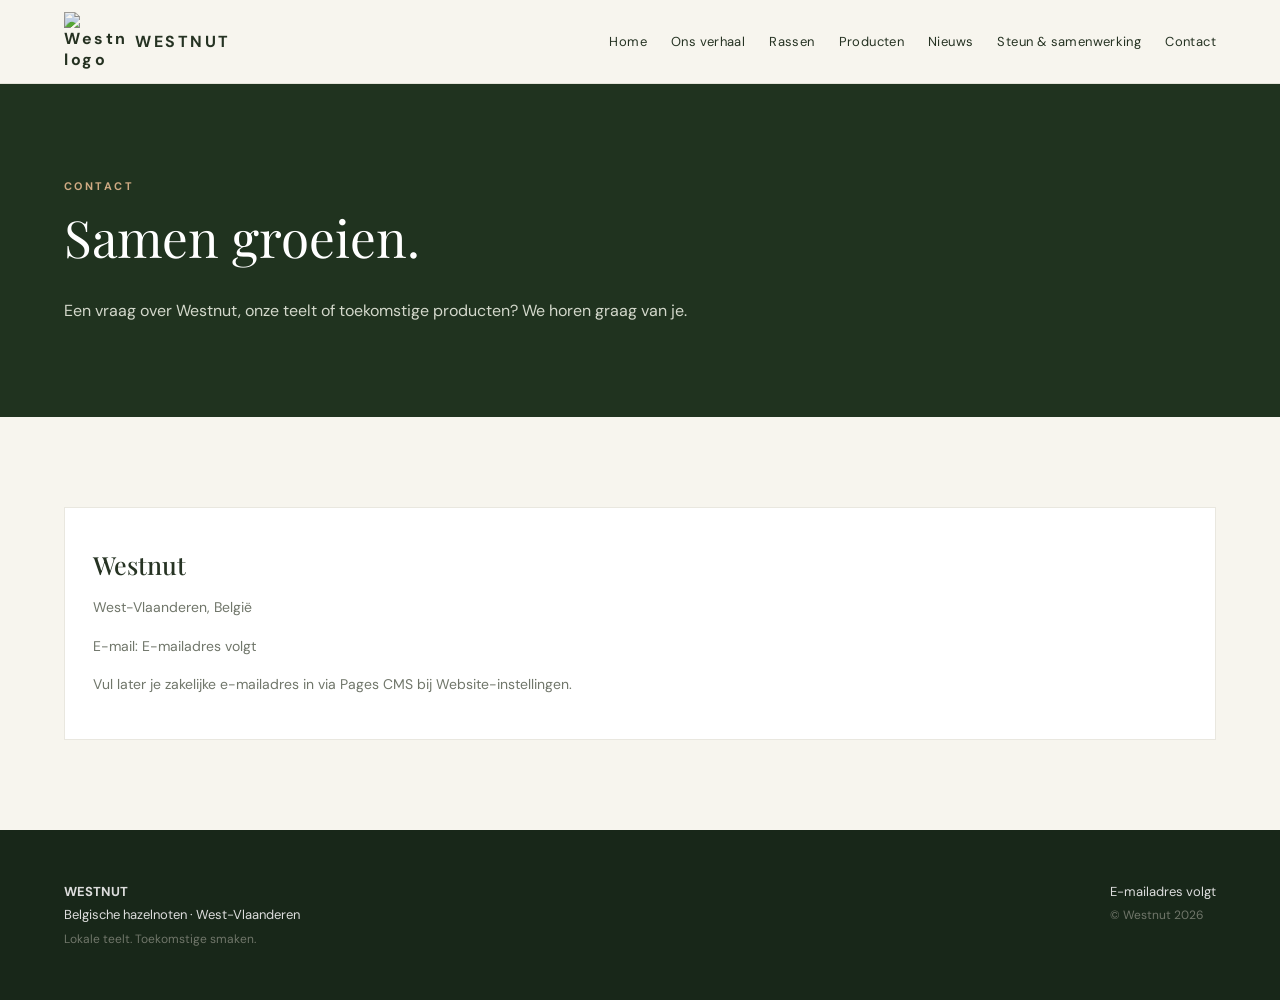
==== contact.html @ 368e9ec4 "Add files via upload" ====
<!doctype html><html lang="nl"><head><meta charset="utf-8"><meta name="viewport" content="width=device-width, initial-scale=1"><title>Contact | Westnut</title><meta name="description" content="Contact opnemen met Westnut."><link rel="stylesheet" href="style.css"><link rel="icon" href="images/logo.jpg"></head><body><header class="top"><nav class="container nav"><a class="brand" href="index.html"><img src="images/logo.jpg" alt="Westnut logo"> WESTNUT</a><div class="links"><a href="index.html">Home</a><a href="over-ons.html">Ons verhaal</a><a href="rassen.html">Rassen</a><a href="producten.html">Producten</a><a href="nieuws.html">Nieuws</a><a href="samenwerking.html">Steun & samenwerking</a><a href="contact.html">Contact</a></div></nav></header><main><section class="pagehead"><div class="container"><div class="eyebrow">Contact</div><h1>Samen groeien.</h1><p>Een vraag over Westnut, onze teelt of toekomstige producten? We horen graag van je.</p></div></section><section class="section"><div class="container"><div class="tile"><h3>Westnut</h3><p>West-Vlaanderen, België</p><p>E-mail: <a data-email>E-mailadres volgt</a></p><p class="small">Vul later je zakelijke e-mailadres in via Pages CMS bij Website-instellingen.</p></div></div></section></main><footer class="foot"><div class="container"><div><strong>WESTNUT</strong><br>Belgische hazelnoten · West-Vlaanderen<br><span class="small">Lokale teelt. Toekomstige smaken.</span></div><div><a data-email>E-mailadres volgt</a><br><span class="small">© Westnut 2026</span></div></div></footer><script src="site.js" defer></script></body></html>
---- style.css ----
@import url('https://fonts.googleapis.com/css2?family=DM+Sans:wght@400;500;600;700&family=Playfair+Display:wght@400;500;600&display=swap');:root{--green:#20331f;--copper:#ae693e;--cream:#f7f5ee;--ink:#263323;--muted:#70766a}*{box-sizing:border-box}html{scroll-behavior:smooth}body{margin:0;background:var(--cream);color:var(--ink);font-family:'DM Sans',sans-serif}a{color:inherit;text-decoration:none}.container{width:min(1160px,90%);margin:auto}.top{position:sticky;top:0;background:rgba(247,245,238,.96);z-index:9;border-bottom:1px solid #e4e3d8;backdrop-filter:blur(12px)}.nav{display:flex;align-items:center;justify-content:space-between;min-height:83px;gap:20px}.brand{display:flex;align-items:center;gap:11px;font-weight:700;letter-spacing:.16em}.brand img{height:60px;width:60px;object-fit:contain;mix-blend-mode:multiply}.links{display:flex;gap:24px;flex-wrap:wrap;font-size:13px;letter-spacing:.03em}.links a:hover{color:var(--copper)}.hero{min-height:650px;position:relative;display:flex;align-items:center;color:#fff;background:#253420}.hero:before{content:'';position:absolute;inset:0;background:linear-gradient(90deg,rgba(14,29,15,.88),rgba(14,29,15,.3)),var(--hero) center/cover}.hero-inner{position:relative;padding:110px 0;max-width:780px}.eyebrow{color:#cfaa83;letter-spacing:.22em;text-transform:uppercase;font-size:11px;font-weight:700}.hero h1{font-family:'Playfair Display',serif;font-weight:400;font-size:clamp(46px,6vw,86px);line-height:1.1;margin:20px 0}.hero p{max-width:570px;line-height:1.9;color:#e6e6da}.button{display:inline-block;margin-top:20px;background:var(--copper);color:white;padding:16px 26px;font-size:12px;letter-spacing:.12em;text-transform:uppercase}.section{padding:90px 0}.section h2,.pagehead h1{font-family:'Playfair Display',serif;font-size:clamp(36px,4vw,56px);font-weight:400;margin:10px 0 25px}.section p,.intro{color:#62695d;line-height:1.9}.split{display:grid;grid-template-columns:1fr 1fr;gap:75px;align-items:center}.photo{width:100%;height:490px;object-fit:cover}.dark{background:var(--green);color:#fff}.dark p{color:#d2d6cb}.grid{display:grid;grid-template-columns:repeat(3,1fr);gap:22px}.tile{background:#fff;padding:28px;border:1px solid #e9e7df;min-height:190px}.tile h3{font-family:'Playfair Display',serif;font-size:25px;font-weight:500;margin:12px 0}.tile p{font-size:14px;line-height:1.75;color:var(--muted)}.tile .meta{font-size:11px;letter-spacing:.12em;text-transform:uppercase;color:var(--copper)}.tile img{width:100%;height:220px;object-fit:cover;margin:-28px -28px 20px;width:calc(100% + 56px)}.pagehead{background:var(--green);color:#fff;padding:95px 0 75px}.pagehead p{max-width:670px;color:#d3d8cb;line-height:1.9}.foot{padding:50px 0;background:#182719;color:#ddd;line-height:1.8;font-size:13px}.foot .container{display:flex;justify-content:space-between;gap:20px;flex-wrap:wrap}.pill{display:inline-block;padding:8px 11px;background:#f3eee4;color:#98603d;font-size:11px}.price{font-weight:700;color:var(--green);margin-top:12px}.small{font-size:12px;color:var(--muted)}.empty{padding:28px;background:white}.banner{max-height:430px;width:100%;object-fit:cover}.cta{margin-top:28px}.loading{color:var(--muted)}@media(max-width:800px){.nav{flex-direction:column;padding:12px 0}.links{justify-content:center;gap:13px}.hero{min-height:540px}.split,.grid{grid-template-columns:1fr}.section{padding:60px 0}.photo{height:320px}}
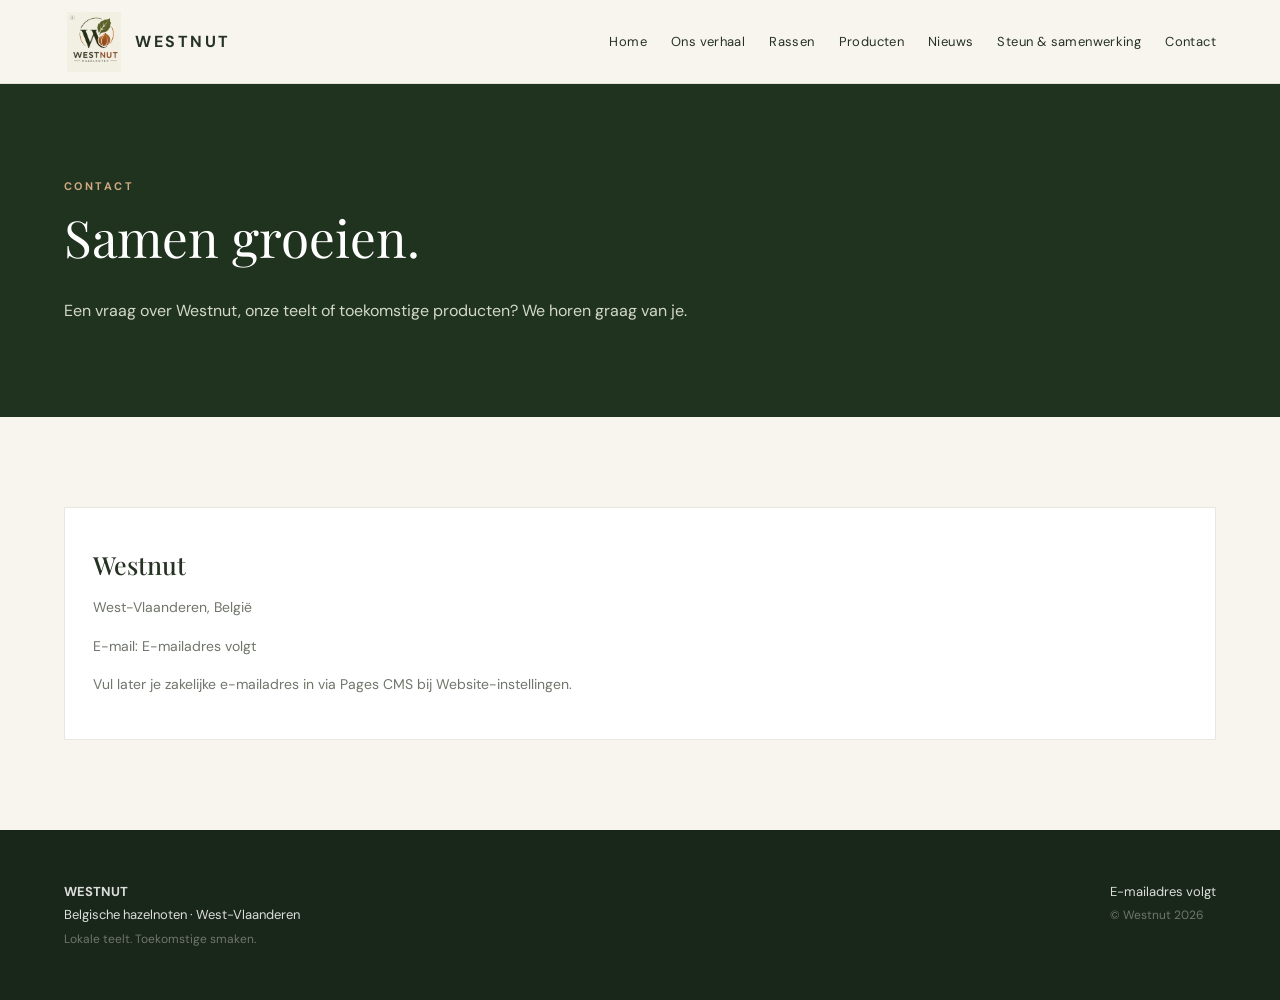
==== commit df08019a: "Update contact.html" ====
--- a/contact.html
+++ b/contact.html
@@ -1 +1 @@
-<!doctype html><html lang="nl"><head><meta charset="utf-8"><meta name="viewport" content="width=device-width, initial-scale=1"><title>Contact | Westnut</title><meta name="description" content="Contact opnemen met Westnut."><link rel="stylesheet" href="style.css"><link rel="icon" href="images/logo.jpg"></head><body><header class="top"><nav class="container nav"><a class="brand" href="index.html"><img src="images/logo.jpg" alt="Westnut logo"> WESTNUT</a><div class="links"><a href="index.html">Home</a><a href="over-ons.html">Ons verhaal</a><a href="rassen.html">Rassen</a><a href="producten.html">Producten</a><a href="nieuws.html">Nieuws</a><a href="samenwerking.html">Steun & samenwerking</a><a href="contact.html">Contact</a></div></nav></header><main><section class="pagehead"><div class="container"><div class="eyebrow">Contact</div><h1>Samen groeien.</h1><p>Een vraag over Westnut, onze teelt of toekomstige producten? We horen graag van je.</p></div></section><section class="section"><div class="container"><div class="tile"><h3>Westnut</h3><p>West-Vlaanderen, België</p><p>E-mail: <a data-email>E-mailadres volgt</a></p><p class="small">Vul later je zakelijke e-mailadres in via Pages CMS bij Website-instellingen.</p></div></div></section></main><footer class="foot"><div class="container"><div><strong>WESTNUT</strong><br>Belgische hazelnoten · West-Vlaanderen<br><span class="small">Lokale teelt. Toekomstige smaken.</span></div><div><a data-email>E-mailadres volgt</a><br><span class="small">© Westnut 2026</span></div></div></footer><script src="site.js" defer></script></body></html>+<!doctype html><html lang="nl"><head><meta charset="utf-8"><meta name="viewport" content="width=device-width, initial-scale=1"><title>Contact | Westnut</title><meta name="description" content="Contact opnemen met Westnut."><link rel="stylesheet" href="style.css"><link rel="icon" href="logo.jpg"></head><body><header class="top"><nav class="container nav"><a class="brand" href="index.html"><img src="logo.jpg" alt="Westnut logo"> WESTNUT</a><div class="links"><a href="index.html">Home</a><a href="over-ons.html">Ons verhaal</a><a href="rassen.html">Rassen</a><a href="producten.html">Producten</a><a href="nieuws.html">Nieuws</a><a href="samenwerking.html">Steun & samenwerking</a><a href="contact.html">Contact</a></div></nav></header><main><section class="pagehead"><div class="container"><div class="eyebrow">Contact</div><h1>Samen groeien.</h1><p>Een vraag over Westnut, onze teelt of toekomstige producten? We horen graag van je.</p></div></section><section class="section"><div class="container"><div class="tile"><h3>Westnut</h3><p>West-Vlaanderen, België</p><p>E-mail: <a data-email>E-mailadres volgt</a></p><p class="small">Vul later je zakelijke e-mailadres in via Pages CMS bij Website-instellingen.</p></div></div></section></main><footer class="foot"><div class="container"><div><strong>WESTNUT</strong><br>Belgische hazelnoten · West-Vlaanderen<br><span class="small">Lokale teelt. Toekomstige smaken.</span></div><div><a data-email>E-mailadres volgt</a><br><span class="small">© Westnut 2026</span></div></div></footer><script src="site.js" defer></script></body></html>
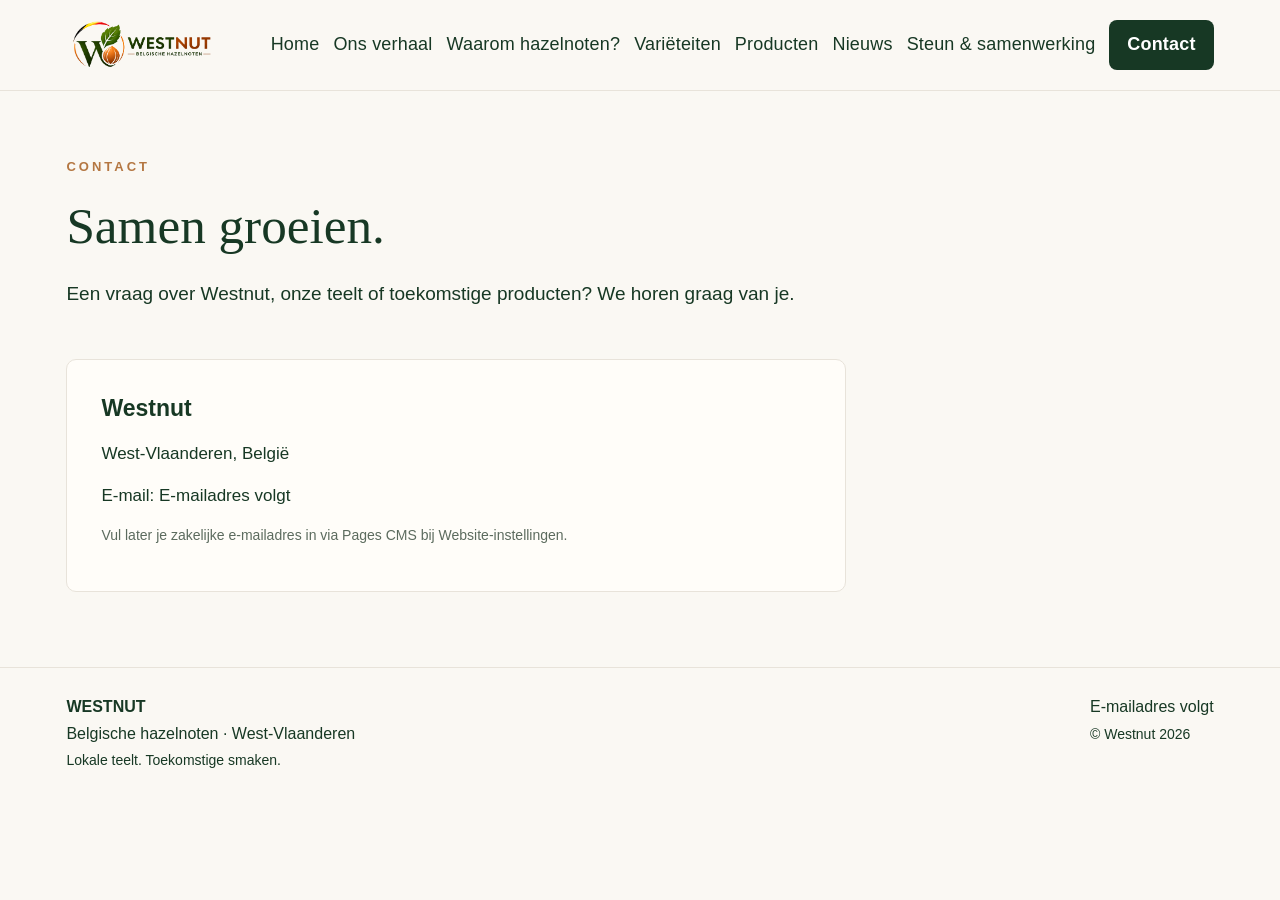
==== commit 59304e60: "Add files via upload" ====
--- a/contact.html
+++ b/contact.html
@@ -1 +1,120 @@
-<!doctype html><html lang="nl"><head><meta charset="utf-8"><meta name="viewport" content="width=device-width, initial-scale=1"><title>Contact | Westnut</title><meta name="description" content="Contact opnemen met Westnut."><link rel="stylesheet" href="style.css"><link rel="icon" href="logo.jpg"></head><body><header class="top"><nav class="container nav"><a class="brand" href="index.html"><img src="logo.jpg" alt="Westnut logo"> WESTNUT</a><div class="links"><a href="index.html">Home</a><a href="over-ons.html">Ons verhaal</a><a href="rassen.html">Rassen</a><a href="producten.html">Producten</a><a href="nieuws.html">Nieuws</a><a href="samenwerking.html">Steun & samenwerking</a><a href="contact.html">Contact</a></div></nav></header><main><section class="pagehead"><div class="container"><div class="eyebrow">Contact</div><h1>Samen groeien.</h1><p>Een vraag over Westnut, onze teelt of toekomstige producten? We horen graag van je.</p></div></section><section class="section"><div class="container"><div class="tile"><h3>Westnut</h3><p>West-Vlaanderen, België</p><p>E-mail: <a data-email>E-mailadres volgt</a></p><p class="small">Vul later je zakelijke e-mailadres in via Pages CMS bij Website-instellingen.</p></div></div></section></main><footer class="foot"><div class="container"><div><strong>WESTNUT</strong><br>Belgische hazelnoten · West-Vlaanderen<br><span class="small">Lokale teelt. Toekomstige smaken.</span></div><div><a data-email>E-mailadres volgt</a><br><span class="small">© Westnut 2026</span></div></div></footer><script src="site.js" defer></script></body></html>
+<!doctype html>
+<html lang="nl">
+<head>
+  <meta charset="utf-8">
+  <meta name="viewport" content="width=device-width, initial-scale=1">
+  <title>Contact | Westnut – Belgische hazelnoten</title>
+  <meta name="description" content="Neem contact op met Westnut, producent in ontwikkeling van lokaal geteelde Belgische hazelnoten in West-Vlaanderen.">
+  <link rel="canonical" href="https://westnut.be/contact.html">
+  <link rel="icon" type="image/png" href="westnut-logo-transparant.png">
+  <link rel="stylesheet" href="style.css">
+  <style>
+    :root { --westnut-bg:#faf8f3; --westnut-green:#173824; --westnut-orange:#c78043; --westnut-line:#e8e3da; }
+    *, *::before, *::after { box-sizing:border-box; }
+    body.contact-page { margin:0; background:var(--westnut-bg); color:var(--westnut-green); font-family:Arial,Helvetica,sans-serif; line-height:1.65; }
+    .contact-page .container { max-width:1220px; margin:0 auto; padding-left:28px; padding-right:28px; }
+    /* Zelfde bovenbalk als Steun & samenwerking */
+    .contact-page .top { position:relative; z-index:100; background:var(--westnut-bg); border-bottom:1px solid var(--westnut-line); }
+    .contact-page .top .nav { display:flex; align-items:center; justify-content:space-between; gap:20px; min-height:90px; padding-top:12px; padding-bottom:12px; }
+    .contact-page .top .brand { display:flex; align-items:center; flex-shrink:0; text-decoration:none; }
+    .contact-page .top .brand img { display:block; width:150px; height:auto; max-width:100%; object-fit:contain; border:0; background:transparent; box-shadow:none; }
+    .contact-page .top .links { display:flex; align-items:center; justify-content:flex-end; flex-wrap:wrap; gap:14px; }
+    .contact-page .top .links a { display:inline-block; font-size:18px; font-weight:500; line-height:1.4; color:var(--westnut-green); white-space:nowrap; text-decoration:none; }
+    .contact-page .top .links a:hover { color:var(--westnut-orange); }
+    .contact-page .top .links a[aria-current="page"] { background:var(--westnut-green); color:#fff; font-weight:600; padding:12px 18px; border-radius:8px; }
+    .contact-page .top .links a[aria-current="page"]:hover { color:#fff; }
+    .contact-page .menu-toggle { display:none; align-items:center; justify-content:center; flex-shrink:0; width:46px; height:46px; border:1px solid #d8dfd5; border-radius:8px; background:transparent; color:var(--westnut-green); font-size:29px; line-height:1; cursor:pointer; }
+    .contact-page .menu-toggle:focus-visible, .contact-page .top .links a:focus-visible { outline:3px solid var(--westnut-orange); outline-offset:3px; }
+    /* Contactinhoud: bestaande informatie met verzorgde opmaak */
+    .contact-page .pagehead { padding:65px 0 28px; background:transparent; }
+    .contact-page .pagehead .eyebrow { color:#b47742; font-size:13px; font-weight:700; letter-spacing:3px; text-transform:uppercase; }
+    .contact-page .pagehead h1 { font-family:Georgia,serif; font-size:clamp(36px,4vw,52px); font-weight:400; line-height:1.2; margin:18px 0 20px; }
+    .contact-page .pagehead p { max-width:790px; font-size:19px; line-height:1.8; margin:0; }
+    .contact-page .section { padding:20px 0 75px; }
+    .contact-page .tile { max-width:780px; padding:30px 34px; background:#fffdf9; border:1px solid var(--westnut-line); border-radius:10px; }
+    .contact-page .tile h3 { margin:0 0 12px; font-size:23px; }
+    .contact-page .tile p { margin:0 0 14px; font-size:17px; }
+    .contact-page .tile .small { font-size:14px; color:#5c6b5e; }
+    .contact-page .foot { border-top:1px solid var(--westnut-line); padding:26px 0; }
+    .contact-page .foot .container { display:flex; justify-content:space-between; gap:24px; flex-wrap:wrap; }
+    .contact-page .foot .small { font-size:14px; }
+    @media (max-width:1100px) {
+      .contact-page .top .nav { position:relative; }
+      .contact-page .menu-toggle { display:flex; }
+      .contact-page .top .links { display:none; position:absolute; top:100%; left:0; right:0; z-index:200; padding:20px; background:var(--westnut-bg); flex-direction:column; align-items:stretch; gap:6px; border-radius:0 0 10px 10px; box-shadow:0 10px 20px rgba(0,0,0,.12); }
+      .contact-page .top .links.open { display:flex; }
+      .contact-page .top .links a { display:block; padding:12px 14px; white-space:normal; }
+      .contact-page .top .links a[aria-current="page"] { padding:12px 14px; }
+    }
+    @media (max-width:700px) {
+      .contact-page .container { padding-left:20px; padding-right:20px; }
+      .contact-page .top .brand img { width:130px; }
+      .contact-page .pagehead { padding-top:40px; }
+      .contact-page .pagehead p { font-size:17px; }
+      .contact-page .tile { padding:24px 20px; }
+    }
+  </style>
+</head>
+<body class="contact-page">
+  <header class="top">
+    <nav class="container nav" aria-label="Hoofdnavigatie">
+      <a class="brand" href="index.html" aria-label="Westnut – naar de homepage">
+        <img src="westnut-logo-transparant.png" alt="Westnut – Belgische hazelnoten">
+      </a>
+      <button class="menu-toggle" type="button" aria-label="Menu openen" aria-expanded="false" aria-controls="nav-links">☰</button>
+      <div class="links" id="nav-links">
+        <a href="index.html">Home</a>
+        <a href="over-ons.html">Ons verhaal</a>
+        <a href="waarom-hazelnoten.html">Waarom hazelnoten?</a>
+        <a href="rassen.html">Variëteiten</a>
+        <a href="producten.html">Producten</a>
+        <a href="nieuws.html">Nieuws</a>
+        <a href="samenwerking.html">Steun &amp; samenwerking</a>
+        <a href="contact.html" aria-current="page">Contact</a>
+      </div>
+    </nav>
+  </header>
+  <main>
+    <section class="pagehead">
+      <div class="container">
+        <div class="eyebrow">Contact</div>
+        <h1>Samen groeien.</h1>
+        <p>Een vraag over Westnut, onze teelt of toekomstige producten? We horen graag van je.</p>
+      </div>
+    </section>
+    <section class="section">
+      <div class="container">
+        <div class="tile">
+          <h3>Westnut</h3>
+          <p>West-Vlaanderen, België</p>
+          <p>E-mail: <a data-email>E-mailadres volgt</a></p>
+          <p class="small">Vul later je zakelijke e-mailadres in via Pages CMS bij Website-instellingen.</p>
+        </div>
+      </div>
+    </section>
+  </main>
+  <footer class="foot">
+    <div class="container">
+      <div><strong>WESTNUT</strong><br>Belgische hazelnoten · West-Vlaanderen<br><span class="small">Lokale teelt. Toekomstige smaken.</span></div>
+      <div><a data-email>E-mailadres volgt</a><br><span class="small">© Westnut 2026</span></div>
+    </div>
+  </footer>
+  <script src="site.js" defer></script>
+  <script>
+    (function () {
+      const button = document.querySelector('.menu-toggle');
+      const links = document.getElementById('nav-links');
+      if (!button || !links) return;
+      function setOpen(open) {
+        links.classList.toggle('open', open);
+        button.setAttribute('aria-expanded', String(open));
+        button.setAttribute('aria-label', open ? 'Menu sluiten' : 'Menu openen');
+        button.textContent = open ? '✕' : '☰';
+      }
+      button.addEventListener('click', () => setOpen(!links.classList.contains('open')));
+      links.querySelectorAll('a').forEach(a => a.addEventListener('click', () => setOpen(false)));
+      window.addEventListener('resize', () => { if (window.innerWidth > 1100) setOpen(false); });
+    })();
+  </script>
+</body>
+</html>
--- a/style.css
+++ b/style.css
@@ -1 +1,121 @@
-@import url('https://fonts.googleapis.com/css2?family=DM+Sans:wght@400;500;600;700&family=Playfair+Display:wght@400;500;600&display=swap');:root{--green:#20331f;--copper:#ae693e;--cream:#f7f5ee;--ink:#263323;--muted:#70766a}*{box-sizing:border-box}html{scroll-behavior:smooth}body{margin:0;background:var(--cream);color:var(--ink);font-family:'DM Sans',sans-serif}a{color:inherit;text-decoration:none}.container{width:min(1160px,90%);margin:auto}.top{position:sticky;top:0;background:rgba(247,245,238,.96);z-index:9;border-bottom:1px solid #e4e3d8;backdrop-filter:blur(12px)}.nav{display:flex;align-items:center;justify-content:space-between;min-height:83px;gap:20px}.brand{display:flex;align-items:center;gap:11px;font-weight:700;letter-spacing:.16em}.brand img{height:60px;width:60px;object-fit:contain;mix-blend-mode:multiply}.links{display:flex;gap:24px;flex-wrap:wrap;font-size:13px;letter-spacing:.03em}.links a:hover{color:var(--copper)}.hero{min-height:650px;position:relative;display:flex;align-items:center;color:#fff;background:#253420}.hero:before{content:'';position:absolute;inset:0;background:linear-gradient(90deg,rgba(14,29,15,.88),rgba(14,29,15,.3)),var(--hero) center/cover}.hero-inner{position:relative;padding:110px 0;max-width:780px}.eyebrow{color:#cfaa83;letter-spacing:.22em;text-transform:uppercase;font-size:11px;font-weight:700}.hero h1{font-family:'Playfair Display',serif;font-weight:400;font-size:clamp(46px,6vw,86px);line-height:1.1;margin:20px 0}.hero p{max-width:570px;line-height:1.9;color:#e6e6da}.button{display:inline-block;margin-top:20px;background:var(--copper);color:white;padding:16px 26px;font-size:12px;letter-spacing:.12em;text-transform:uppercase}.section{padding:90px 0}.section h2,.pagehead h1{font-family:'Playfair Display',serif;font-size:clamp(36px,4vw,56px);font-weight:400;margin:10px 0 25px}.section p,.intro{color:#62695d;line-height:1.9}.split{display:grid;grid-template-columns:1fr 1fr;gap:75px;align-items:center}.photo{width:100%;height:490px;object-fit:cover}.dark{background:var(--green);color:#fff}.dark p{color:#d2d6cb}.grid{display:grid;grid-template-columns:repeat(3,1fr);gap:22px}.tile{background:#fff;padding:28px;border:1px solid #e9e7df;min-height:190px}.tile h3{font-family:'Playfair Display',serif;font-size:25px;font-weight:500;margin:12px 0}.tile p{font-size:14px;line-height:1.75;color:var(--muted)}.tile .meta{font-size:11px;letter-spacing:.12em;text-transform:uppercase;color:var(--copper)}.tile img{width:100%;height:220px;object-fit:cover;margin:-28px -28px 20px;width:calc(100% + 56px)}.pagehead{background:var(--green);color:#fff;padding:95px 0 75px}.pagehead p{max-width:670px;color:#d3d8cb;line-height:1.9}.foot{padding:50px 0;background:#182719;color:#ddd;line-height:1.8;font-size:13px}.foot .container{display:flex;justify-content:space-between;gap:20px;flex-wrap:wrap}.pill{display:inline-block;padding:8px 11px;background:#f3eee4;color:#98603d;font-size:11px}.price{font-weight:700;color:var(--green);margin-top:12px}.small{font-size:12px;color:var(--muted)}.empty{padding:28px;background:white}.banner{max-height:430px;width:100%;object-fit:cover}.cta{margin-top:28px}.loading{color:var(--muted)}@media(max-width:800px){.nav{flex-direction:column;padding:12px 0}.links{justify-content:center;gap:13px}.hero{min-height:540px}.split,.grid{grid-template-columns:1fr}.section{padding:60px 0}.photo{height:320px}}+
+
+@import url('https://fonts.googleapis.com/css2?family=DM+Sans:wght@400;500;600;700&family=Playfair+Display:wght@400;500;600&display=swap');
+
+/* ========================================
+   WESTNUT - VOLLEDIGE STYLESHEET
+   ======================================== */
+
+:root {
+  --green: #17351f;
+  --copper: #c8793c;
+  --cream: #f8f6f0;
+  --ink: #263b2b;
+  --muted: #70766a;
+  --tan: #e6b789;
+}
+
+* {
+  box-sizing: border-box;
+}
+
+html {
+  scroll-behavior: smooth;
+}
+
+body {
+  margin: 0;
+  background: var(--cream);
+  color: var(--ink);
+  font-family: 'DM Sans', sans-serif;
+}
+
+a {
+  color: inherit;
+  text-decoration: none;
+}
+
+.container {
+  width: min(1380px, 94%);
+  margin: auto;
+}
+
+/* ========================================
+   NAVIGATIE - ALLE PAGINA'S
+   ======================================== */
+
+.top {
+  position: sticky;
+  top: 0;
+  z-index: 9;
+  background: rgba(248,246,240,.97);
+  border-bottom: 1px solid #e4e3d8;
+  backdrop-filter: blur(12px);
+}
+
+.top .nav {
+  display: flex;
+  align-items: center;
+  justify-content: space-between;
+  min-height: 115px;
+  gap: 30px;
+  padding: 12px 0;
+}
+
+.brand {
+  display: flex;
+  align-items: center;
+  flex-shrink: 0;
+}
+
+.brand img,
+.top .brand img {
+  display: block;
+  width: 110px;
+  height: auto;
+  max-width: none;
+  max-height: none;
+  object-fit: contain;
+}
+
+.links,
+.top .links {
+  display: flex;
+  align-items: center;
+  justify-content: flex-end;
+  flex-wrap: wrap;
+  gap: 14px 24px;
+}
+
+.links a,
+.top .links a {
+  font-size: 16px;
+  font-weight: 500;
+  letter-spacing: .01em;
+  color: var(--green);
+  white-space: nowrap;
+
+/* Origineel transparant Westnut-logo */
+
+.brand {
+  display: flex;
+  align-items: center;
+  text-decoration: none;
+}
+
+.brand .westnut-logo {
+  width: 190px;
+  height: auto;
+  max-width: 100%;
+  display: block;
+  object-fit: contain;
+  background: transparent;
+  border: none;
+  box-shadow: none;
+}
+
+@media (max-width: 600px) {
+  .brand .westnut-logo {
+    width: 145px;
+  }
+}
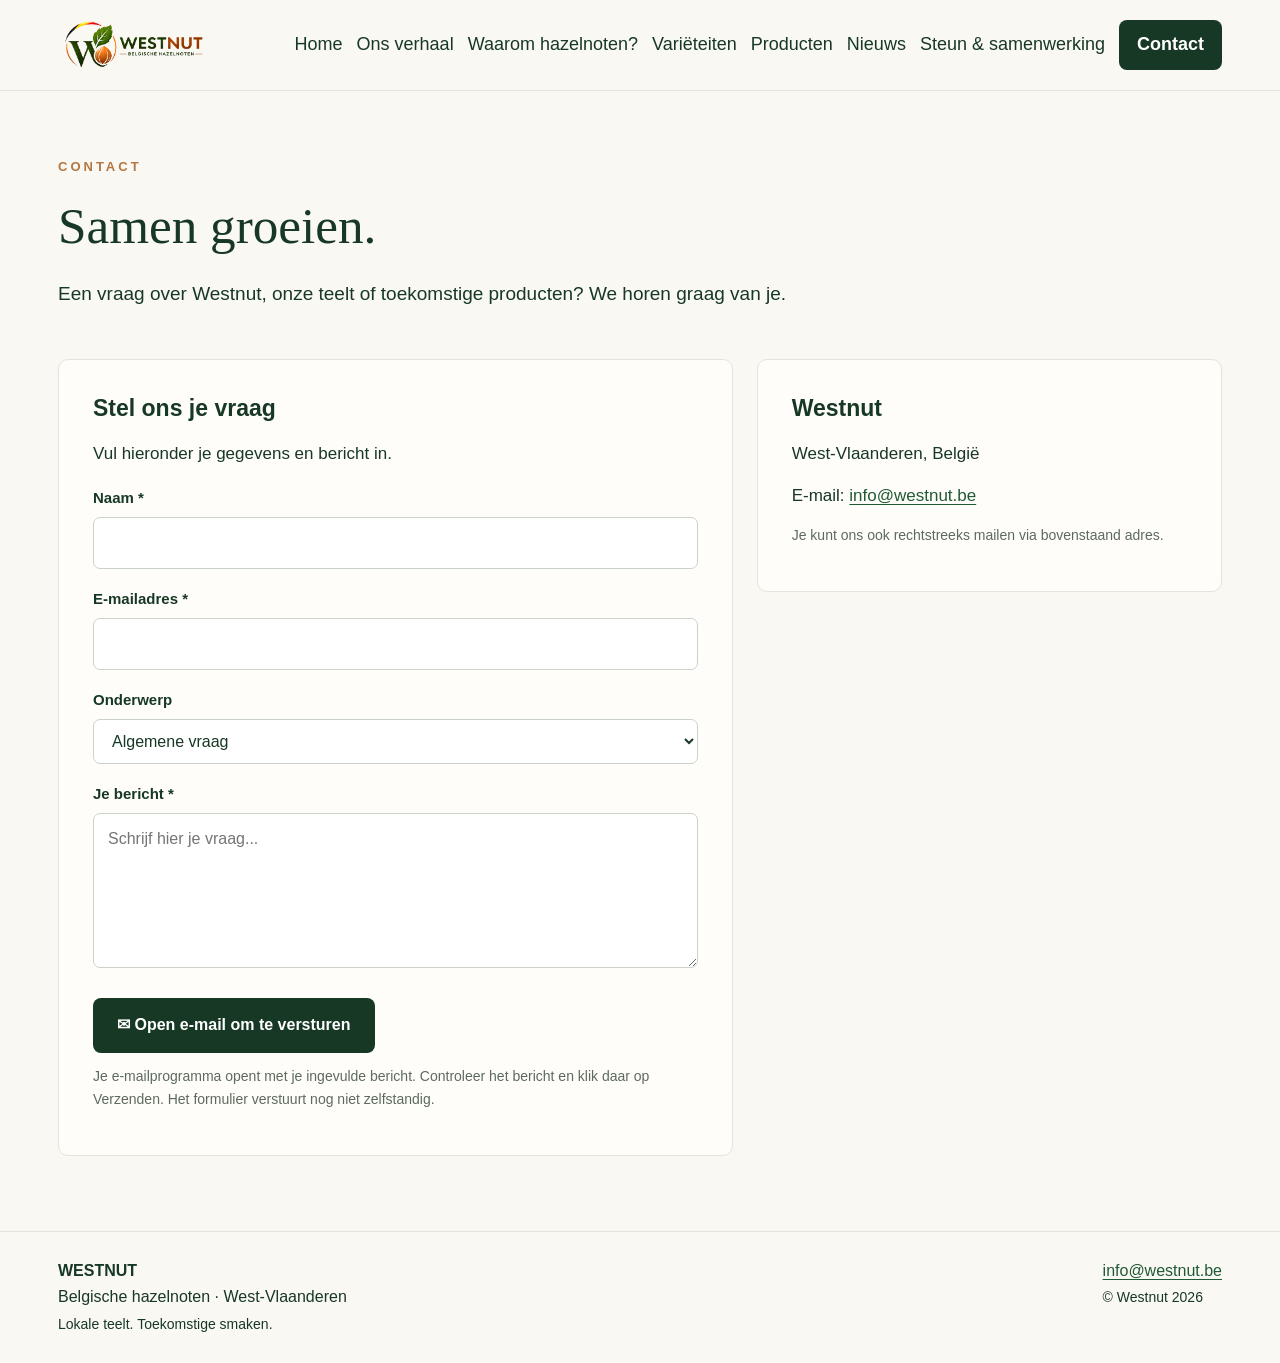
==== commit 83747e93: "Add files via upload" ====
--- a/contact.html
+++ b/contact.html
@@ -4,7 +4,7 @@
   <meta charset="utf-8">
   <meta name="viewport" content="width=device-width, initial-scale=1">
   <title>Contact | Westnut – Belgische hazelnoten</title>
-  <meta name="description" content="Neem contact op met Westnut, producent in ontwikkeling van lokaal geteelde Belgische hazelnoten in West-Vlaanderen.">
+  <meta name="description" content="Neem contact op met Westnut over lokaal geteelde Belgische hazelnoten, teelt, variëteiten, producten en samenwerking.">
   <link rel="canonical" href="https://westnut.be/contact.html">
   <link rel="icon" type="image/png" href="westnut-logo-transparant.png">
   <link rel="stylesheet" href="style.css">
@@ -13,7 +13,6 @@
     *, *::before, *::after { box-sizing:border-box; }
     body.contact-page { margin:0; background:var(--westnut-bg); color:var(--westnut-green); font-family:Arial,Helvetica,sans-serif; line-height:1.65; }
     .contact-page .container { max-width:1220px; margin:0 auto; padding-left:28px; padding-right:28px; }
-    /* Zelfde bovenbalk als Steun & samenwerking */
     .contact-page .top { position:relative; z-index:100; background:var(--westnut-bg); border-bottom:1px solid var(--westnut-line); }
     .contact-page .top .nav { display:flex; align-items:center; justify-content:space-between; gap:20px; min-height:90px; padding-top:12px; padding-bottom:12px; }
     .contact-page .top .brand { display:flex; align-items:center; flex-shrink:0; text-decoration:none; }
@@ -25,16 +24,25 @@
     .contact-page .top .links a[aria-current="page"]:hover { color:#fff; }
     .contact-page .menu-toggle { display:none; align-items:center; justify-content:center; flex-shrink:0; width:46px; height:46px; border:1px solid #d8dfd5; border-radius:8px; background:transparent; color:var(--westnut-green); font-size:29px; line-height:1; cursor:pointer; }
     .contact-page .menu-toggle:focus-visible, .contact-page .top .links a:focus-visible { outline:3px solid var(--westnut-orange); outline-offset:3px; }
-    /* Contactinhoud: bestaande informatie met verzorgde opmaak */
     .contact-page .pagehead { padding:65px 0 28px; background:transparent; }
     .contact-page .pagehead .eyebrow { color:#b47742; font-size:13px; font-weight:700; letter-spacing:3px; text-transform:uppercase; }
     .contact-page .pagehead h1 { font-family:Georgia,serif; font-size:clamp(36px,4vw,52px); font-weight:400; line-height:1.2; margin:18px 0 20px; }
     .contact-page .pagehead p { max-width:790px; font-size:19px; line-height:1.8; margin:0; }
     .contact-page .section { padding:20px 0 75px; }
-    .contact-page .tile { max-width:780px; padding:30px 34px; background:#fffdf9; border:1px solid var(--westnut-line); border-radius:10px; }
-    .contact-page .tile h3 { margin:0 0 12px; font-size:23px; }
+    .contact-page .contact-grid { display:grid; grid-template-columns:minmax(0,1.45fr) minmax(280px,1fr); gap:24px; align-items:start; }
+    .contact-page .tile { padding:30px 34px; background:#fffdf9; border:1px solid var(--westnut-line); border-radius:10px; }
+    .contact-page .tile h2 { margin:0 0 12px; font-size:23px; }
     .contact-page .tile p { margin:0 0 14px; font-size:17px; }
     .contact-page .tile .small { font-size:14px; color:#5c6b5e; }
+    .contact-page .email-link { color:#205a34; text-decoration:underline; text-underline-offset:3px; overflow-wrap:anywhere; }
+    .contact-page .field { margin-top:18px; }
+    .contact-page .field label { display:block; font-size:15px; font-weight:600; margin-bottom:6px; }
+    .contact-page .field input, .contact-page .field select, .contact-page .field textarea { width:100%; padding:12px 14px; border:1px solid #cbd3c9; border-radius:7px; background:white; color:var(--westnut-green); font:inherit; font-size:16px; }
+    .contact-page .field textarea { min-height:155px; resize:vertical; }
+    .contact-page .field input:focus-visible, .contact-page .field select:focus-visible, .contact-page .field textarea:focus-visible, .contact-page .send-button:focus-visible { outline:3px solid var(--westnut-orange); outline-offset:2px; }
+    .contact-page .send-button { margin-top:22px; border:0; border-radius:8px; background:var(--westnut-green); color:#fff; padding:14px 24px; font:inherit; font-size:16px; font-weight:600; cursor:pointer; }
+    .contact-page .send-button:hover { background:#28553a; }
+    .contact-page .form-note { margin-top:12px !important; font-size:14px !important; color:#5c6b5e; }
     .contact-page .foot { border-top:1px solid var(--westnut-line); padding:26px 0; }
     .contact-page .foot .container { display:flex; justify-content:space-between; gap:24px; flex-wrap:wrap; }
     .contact-page .foot .small { font-size:14px; }
@@ -46,6 +54,7 @@
       .contact-page .top .links a { display:block; padding:12px 14px; white-space:normal; }
       .contact-page .top .links a[aria-current="page"] { padding:12px 14px; }
     }
+    @media (max-width:800px) { .contact-page .contact-grid { grid-template-columns:1fr; } }
     @media (max-width:700px) {
       .contact-page .container { padding-left:20px; padding-right:20px; }
       .contact-page .top .brand img { width:130px; }
@@ -83,12 +92,24 @@
       </div>
     </section>
     <section class="section">
-      <div class="container">
+      <div class="container contact-grid">
         <div class="tile">
-          <h3>Westnut</h3>
+          <h2>Stel ons je vraag</h2>
+          <p>Vul hieronder je gegevens en bericht in.</p>
+          <form id="contact-form">
+            <div class="field"><label for="contact-name">Naam *</label><input id="contact-name" name="name" type="text" autocomplete="name" required maxlength="120"></div>
+            <div class="field"><label for="contact-email">E-mailadres *</label><input id="contact-email" name="email" type="email" autocomplete="email" required maxlength="254"></div>
+            <div class="field"><label for="contact-subject">Onderwerp</label><select id="contact-subject" name="subject"><option>Algemene vraag</option><option>Hazelnootteelt en variëteiten</option><option>Producten</option><option>Steun en samenwerking</option><option>Andere vraag</option></select></div>
+            <div class="field"><label for="contact-message">Je bericht *</label><textarea id="contact-message" name="message" required maxlength="5000" placeholder="Schrijf hier je vraag..."></textarea></div>
+            <button class="send-button" type="submit">✉ Open e-mail om te versturen</button>
+            <p class="form-note">Je e-mailprogramma opent met je ingevulde bericht. Controleer het bericht en klik daar op Verzenden. Het formulier verstuurt nog niet zelfstandig.</p>
+          </form>
+        </div>
+        <div class="tile">
+          <h2>Westnut</h2>
           <p>West-Vlaanderen, België</p>
-          <p>E-mail: <a data-email>E-mailadres volgt</a></p>
-          <p class="small">Vul later je zakelijke e-mailadres in via Pages CMS bij Website-instellingen.</p>
+          <p>E-mail: <a class="email-link" href="mailto:info@westnut.be">info@westnut.be</a></p>
+          <p class="small">Je kunt ons ook rechtstreeks mailen via bovenstaand adres.</p>
         </div>
       </div>
     </section>
@@ -96,7 +117,7 @@
   <footer class="foot">
     <div class="container">
       <div><strong>WESTNUT</strong><br>Belgische hazelnoten · West-Vlaanderen<br><span class="small">Lokale teelt. Toekomstige smaken.</span></div>
-      <div><a data-email>E-mailadres volgt</a><br><span class="small">© Westnut 2026</span></div>
+      <div><a class="email-link" href="mailto:info@westnut.be">info@westnut.be</a><br><span class="small">© Westnut 2026</span></div>
     </div>
   </footer>
   <script src="site.js" defer></script>
@@ -104,16 +125,29 @@
     (function () {
       const button = document.querySelector('.menu-toggle');
       const links = document.getElementById('nav-links');
-      if (!button || !links) return;
-      function setOpen(open) {
-        links.classList.toggle('open', open);
-        button.setAttribute('aria-expanded', String(open));
-        button.setAttribute('aria-label', open ? 'Menu sluiten' : 'Menu openen');
-        button.textContent = open ? '✕' : '☰';
+      if (button && links) {
+        function setOpen(open) {
+          links.classList.toggle('open', open);
+          button.setAttribute('aria-expanded', String(open));
+          button.setAttribute('aria-label', open ? 'Menu sluiten' : 'Menu openen');
+          button.textContent = open ? '✕' : '☰';
+        }
+        button.addEventListener('click', () => setOpen(!links.classList.contains('open')));
+        links.querySelectorAll('a').forEach(a => a.addEventListener('click', () => setOpen(false)));
+        window.addEventListener('resize', () => { if (window.innerWidth > 1100) setOpen(false); });
       }
-      button.addEventListener('click', () => setOpen(!links.classList.contains('open')));
-      links.querySelectorAll('a').forEach(a => a.addEventListener('click', () => setOpen(false)));
-      window.addEventListener('resize', () => { if (window.innerWidth > 1100) setOpen(false); });
+      const form = document.getElementById('contact-form');
+      form.addEventListener('submit', function (event) {
+        event.preventDefault();
+        if (!form.reportValidity()) return;
+        const name = document.getElementById('contact-name').value.trim();
+        const email = document.getElementById('contact-email').value.trim();
+        const subject = document.getElementById('contact-subject').value;
+        const message = document.getElementById('contact-message').value.trim();
+        if (!name || !email || !message) return;
+        const body = 'Naam: ' + name + '\nE-mailadres: ' + email + '\n\nBericht:\n' + message;
+        window.location.href = 'mailto:info@westnut.be?subject=' + encodeURIComponent('Westnut – ' + subject) + '&body=' + encodeURIComponent(body);
+      });
     })();
   </script>
 </body>
--- a/style.css
+++ b/style.css
@@ -1,121 +1,50 @@
-
-
-@import url('https://fonts.googleapis.com/css2?family=DM+Sans:wght@400;500;600;700&family=Playfair+Display:wght@400;500;600&display=swap');
-
-/* ========================================
-   WESTNUT - VOLLEDIGE STYLESHEET
-   ======================================== */
-
-:root {
-  --green: #17351f;
-  --copper: #c8793c;
-  --cream: #f8f6f0;
-  --ink: #263b2b;
-  --muted: #70766a;
-  --tan: #e6b789;
+/* WESTNUT — uniforme navigatie op alle pagina's.
+   Plaats dit ONDERAAN style.css én verwijder/overschrijf conflicterende
+   pagina-specifieke navigatieregels die later in de cascade komen. */
+:root { --westnut-nav-bg:#f0eee5; --westnut-nav-green:#173824; }
+.top, .header, .westnut-header,
+.rassen-page .top { position:relative; z-index:100; background:var(--westnut-nav-bg); border-bottom:1px solid #deded3; backdrop-filter:none; }
+.top .nav, .header .nav, .westnut-nav, .rassen-page .top .nav {
+  width:100%; max-width:1400px; margin:0 auto; padding:12px 28px;
+  display:flex; align-items:center; justify-content:space-between;
+  gap:25px; flex-wrap:nowrap; min-height:0;
 }
-
-* {
-  box-sizing: border-box;
+.brand, .westnut-brand, .rassen-page .brand { display:flex; align-items:center; flex-shrink:0; text-decoration:none; }
+.brand img, .top .brand img, .header .brand img, .westnut-brand img,
+.rassen-page .brand img, .brand .westnut-logo {
+  display:block; width:150px; max-width:100%; height:auto; max-height:none;
+  object-fit:contain; background:transparent; border:0; box-shadow:none;
 }
-
-html {
-  scroll-behavior: smooth;
+.links, .top .links, .header .links, .westnut-links, .rassen-page .top .links {
+  display:flex; align-items:center; justify-content:flex-end;
+  gap:14px; flex-wrap:wrap;
 }
-
-body {
-  margin: 0;
-  background: var(--cream);
-  color: var(--ink);
-  font-family: 'DM Sans', sans-serif;
+.links a, .top .links a, .header .links a, .westnut-links a,
+.rassen-page .top .links a {
+  font-family:Arial,Helvetica,sans-serif; font-size:18px; font-weight:500;
+  letter-spacing:normal; line-height:1.4; color:var(--westnut-nav-green);
+  text-decoration:none; white-space:nowrap;
 }
-
-a {
-  color: inherit;
-  text-decoration: none;
+.links a:hover, .westnut-links a:hover { color:#c78043; }
+.links a[aria-current="page"], .westnut-links a[aria-current="page"],
+.westnut-links a.active, .rassen-page .top .links a[aria-current="page"] {
+  background:var(--westnut-nav-green); color:white; font-weight:600;
+  padding:12px 18px; border-radius:8px;
 }
-
-.container {
-  width: min(1380px, 94%);
-  margin: auto;
+.menu-toggle { display:none; align-items:center; justify-content:center; width:46px; height:46px; border:1px solid #d8dfd5; border-radius:8px; background:transparent; color:var(--westnut-nav-green); font-size:29px; line-height:1; cursor:pointer; flex-shrink:0; }
+@media(max-width:1100px) {
+  .top .nav, .header .nav, .westnut-nav, .rassen-page .top .nav { position:relative; }
+  .menu-toggle { display:flex; }
+  .links, .top .links, .header .links, .westnut-links, .rassen-page .top .links {
+    display:none; position:absolute; top:100%; left:0; right:0; z-index:200;
+    background:var(--westnut-nav-bg); padding:20px; flex-direction:column;
+    align-items:stretch; gap:6px; box-shadow:0 10px 20px rgba(0,0,0,.12);
+  }
+  .links.open, .top .links.open, .header .links.open, .westnut-links.open, .rassen-page .top .links.open { display:flex; }
+  .links a, .top .links a, .header .links a, .westnut-links a, .rassen-page .top .links a { display:block; font-size:18px; padding:12px 14px; white-space:normal; }
+  .links a[aria-current="page"], .westnut-links a[aria-current="page"], .westnut-links a.active, .rassen-page .top .links a[aria-current="page"] { padding:12px 14px; }
 }
-
-/* ========================================
-   NAVIGATIE - ALLE PAGINA'S
-   ======================================== */
-
-.top {
-  position: sticky;
-  top: 0;
-  z-index: 9;
-  background: rgba(248,246,240,.97);
-  border-bottom: 1px solid #e4e3d8;
-  backdrop-filter: blur(12px);
+@media(max-width:700px) {
+  .top .nav, .header .nav, .westnut-nav, .rassen-page .top .nav { padding:15px 20px; }
+  .brand img, .top .brand img, .header .brand img, .westnut-brand img, .rassen-page .brand img, .brand .westnut-logo { width:130px; }
 }
-
-.top .nav {
-  display: flex;
-  align-items: center;
-  justify-content: space-between;
-  min-height: 115px;
-  gap: 30px;
-  padding: 12px 0;
-}
-
-.brand {
-  display: flex;
-  align-items: center;
-  flex-shrink: 0;
-}
-
-.brand img,
-.top .brand img {
-  display: block;
-  width: 110px;
-  height: auto;
-  max-width: none;
-  max-height: none;
-  object-fit: contain;
-}
-
-.links,
-.top .links {
-  display: flex;
-  align-items: center;
-  justify-content: flex-end;
-  flex-wrap: wrap;
-  gap: 14px 24px;
-}
-
-.links a,
-.top .links a {
-  font-size: 16px;
-  font-weight: 500;
-  letter-spacing: .01em;
-  color: var(--green);
-  white-space: nowrap;
-
-/* Origineel transparant Westnut-logo */
-
-.brand {
-  display: flex;
-  align-items: center;
-  text-decoration: none;
-}
-
-.brand .westnut-logo {
-  width: 190px;
-  height: auto;
-  max-width: 100%;
-  display: block;
-  object-fit: contain;
-  background: transparent;
-  border: none;
-  box-shadow: none;
-}
-
-@media (max-width: 600px) {
-  .brand .westnut-logo {
-    width: 145px;
-  }
-}
